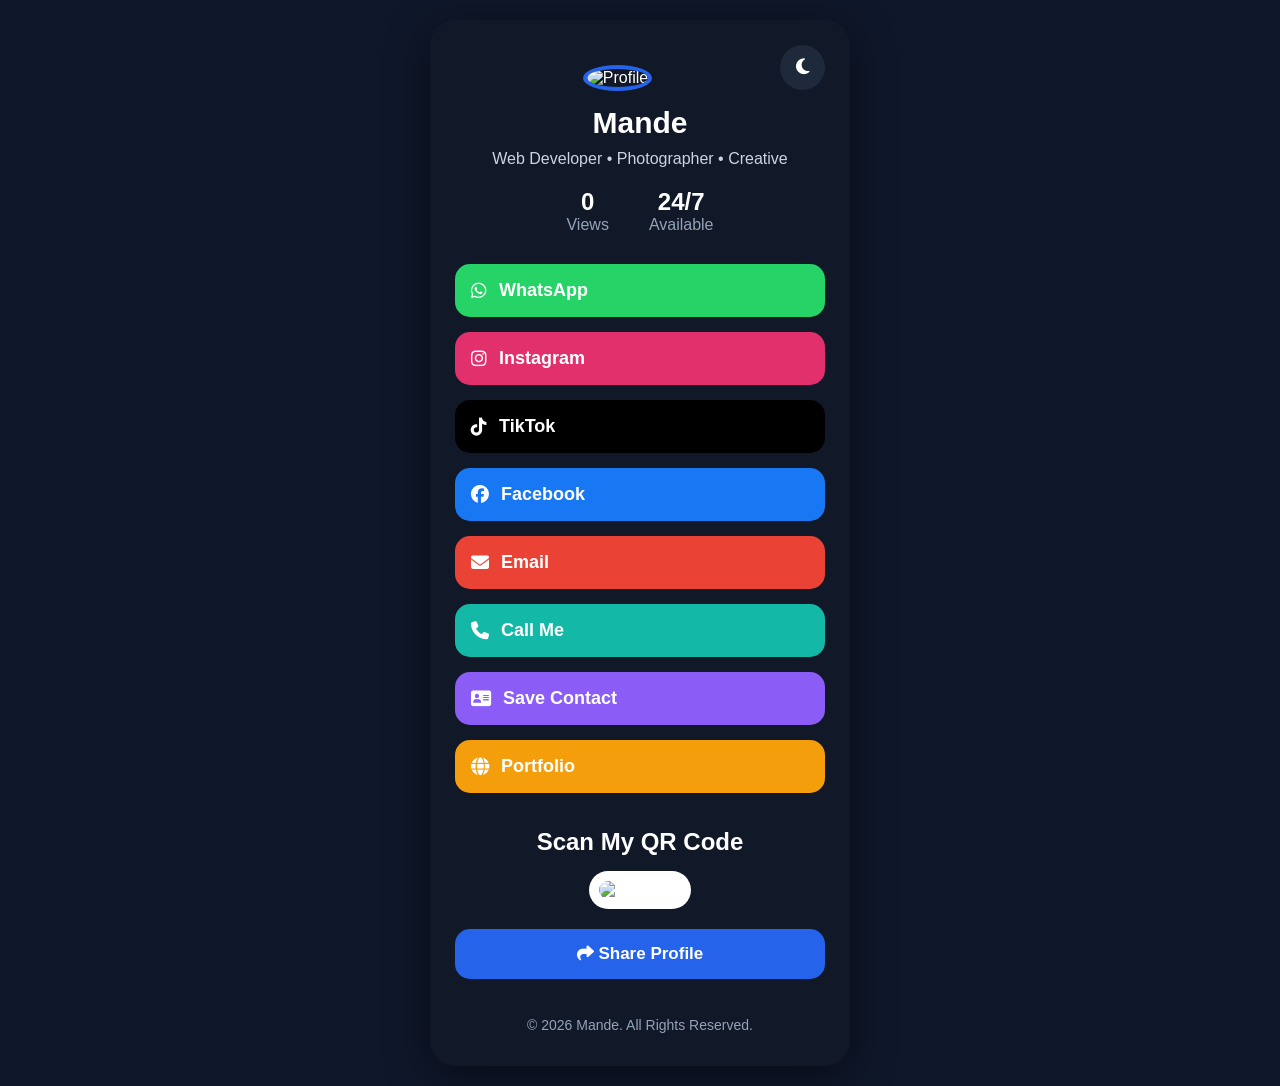
==== index.html @ 51efe872 "My phone number" ====
<!DOCTYPE html>
<html lang="en">
<head>
  <meta charset="UTF-8" />
  <meta name="viewport" content="width=device-width, initial-scale=1.0"/>
  <title>Mande | Digital Contact Card</title>

  <!-- <link rel="stylesheet" href="style.css"/> -->
  <link rel="stylesheet" href="styles/mande.css">
  <script src="scripts/mande.js" defer></script>

  <!-- Font Awesome -->
  <link rel="stylesheet"
    href="https://cdnjs.cloudflare.com/ajax/libs/font-awesome/6.5.2/css/all.min.css"/>

</head>
<body>

  <div class="container">

    <!-- Theme Toggle -->
    <button id="themeToggle" class="theme-toggle">
      <i class="fa-solid fa-moon"></i>
    </button>

    <!-- Profile -->
    <div class="profile-section">

      <img src="assets/profile.jpg" alt="Profile" class="profile-img"/>

      <h1>Mande</h1>

      <p class="bio">
        Web Developer • Photographer • Creative
      </p>

      <div class="stats">
        <div>
          <h3 id="viewCount">0</h3>
          <span>Views</span>
        </div>

        <div>
          <h3>24/7</h3>
          <span>Available</span>
        </div>
      </div>

    </div>

    <!-- Main Buttons -->
    <div class="links">

      <a href="https://wa.me/27658857907"
         class="link-btn whatsapp"
         target="_blank">
         <i class="fa-brands fa-whatsapp"></i>
         WhatsApp
      </a>

      <a href="https://instagram.com/yourhandle"
         class="link-btn instagram"
         target="_blank">
         <i class="fa-brands fa-instagram"></i>
         Instagram
      </a>

      <a href="https://tiktok.com/@yourhandle"
         class="link-btn tiktok"
         target="_blank">
         <i class="fa-brands fa-tiktok"></i>
         TikTok
      </a>

      <a href="https://facebook.com/yourhandle"
         class="link-btn facebook"
         target="_blank">
         <i class="fa-brands fa-facebook"></i>
         Facebook
      </a>

      <a href="mailto:youremail@gmail.com"
         class="link-btn email">
         <i class="fa-solid fa-envelope"></i>
         Email
      </a>

      <a href="tel:+27658857907"
         class="link-btn phone">
         <i class="fa-solid fa-phone"></i>
         Call Me
      </a>

      <a href="mande.vcf"
         class="link-btn save"
         download>
         <i class="fa-solid fa-address-card"></i>
         Save Contact
      </a>

      <a href="https://yourportfolio.com"
         class="link-btn portfolio"
         target="_blank">
         <i class="fa-solid fa-globe"></i>
         Portfolio
      </a>

    </div>

    <!-- QR Code -->
    <div class="qr-section">

      <h2>Scan My QR Code</h2>

      <img
        src="https://api.qrserver.com/v1/create-qr-code/?size=220x220&data=https://https://planetceles.github.io/mande/"
        alt="QR Code"
        class="qr-image"
      />

      <button id="shareBtn" class="share-btn">
        <i class="fa-solid fa-share"></i>
        Share Profile
      </button>

    </div>

    <!-- Footer -->
    <footer>
      © 2026 Mande. All Rights Reserved.
    </footer>

  </div>

  <script src="script.js"></script>

</body>
</html>
---- styles/mande.css ----
*{
  margin:0;
  padding:0;
  box-sizing:border-box;
  font-family:Arial, sans-serif;
}

body{
  background:#0f172a;
  color:white;
  min-height:100vh;
  display:flex;
  justify-content:center;
  align-items:center;
  padding:20px;
  transition:0.3s;
}

.container{
  width:100%;
  max-width:420px;
  background:#111827;
  border-radius:25px;
  padding:25px;
  box-shadow:0 10px 40px rgba(0,0,0,0.5);
}

.theme-toggle{
  background:#1e293b;
  border:none;
  color:white;
  width:45px;
  height:45px;
  border-radius:50%;
  cursor:pointer;
  float:right;
  font-size:18px;
}

.profile-section{
  text-align:center;
  margin-top:20px;
}

.profile-img{
  width:120px;
  height:120px;
  border-radius:50%;
  object-fit:cover;
  border:4px solid #2563eb;
}

.profile-section h1{
  margin-top:15px;
  font-size:30px;
}

.bio{
  color:#cbd5e1;
  margin-top:10px;
}

.stats{
  display:flex;
  justify-content:center;
  gap:40px;
  margin-top:20px;
}

.stats h3{
  font-size:24px;
}

.stats span{
  color:#94a3b8;
}

.links{
  margin-top:30px;
  display:flex;
  flex-direction:column;
  gap:15px;
}

.link-btn{
  text-decoration:none;
  color:white;
  padding:16px;
  border-radius:15px;
  font-size:18px;
  display:flex;
  align-items:center;
  gap:12px;
  transition:0.3s;
  font-weight:bold;
}

.link-btn:hover{
  transform:scale(1.03);
}

.whatsapp{
  background:#25d366;
}

.instagram{
  background:#e1306c;
}

.tiktok{
  background:#000;
}

.facebook{
  background:#1877f2;
}

.email{
  background:#ea4335;
}

.phone{
  background:#14b8a6;
}

.save{
  background:#8b5cf6;
}

.portfolio{
  background:#f59e0b;
}

.qr-section{
  margin-top:35px;
  text-align:center;
}

.qr-section h2{
  margin-bottom:15px;
}

.qr-image{
  width:220px;
  border-radius:20px;
  background:white;
  padding:10px;
}

.share-btn{
  margin-top:20px;
  width:100%;
  padding:15px;
  border:none;
  border-radius:15px;
  background:#2563eb;
  color:white;
  font-size:17px;
  cursor:pointer;
  font-weight:bold;
}

footer{
  text-align:center;
  margin-top:30px;
  color:#94a3b8;
  font-size:14px;
  padding: .5rem;
}

/* LIGHT MODE */

.light-mode{
  background:#f1f5f9;
  color:black;
}

.light-mode .container{
  background:white;
}

.light-mode .bio,
.light-mode footer,
.light-mode .stats span{
  color:#475569;
}

@media(max-width:480px){

  .container{
    padding:20px;
  }

  .link-btn{
    font-size:16px;
  }

}
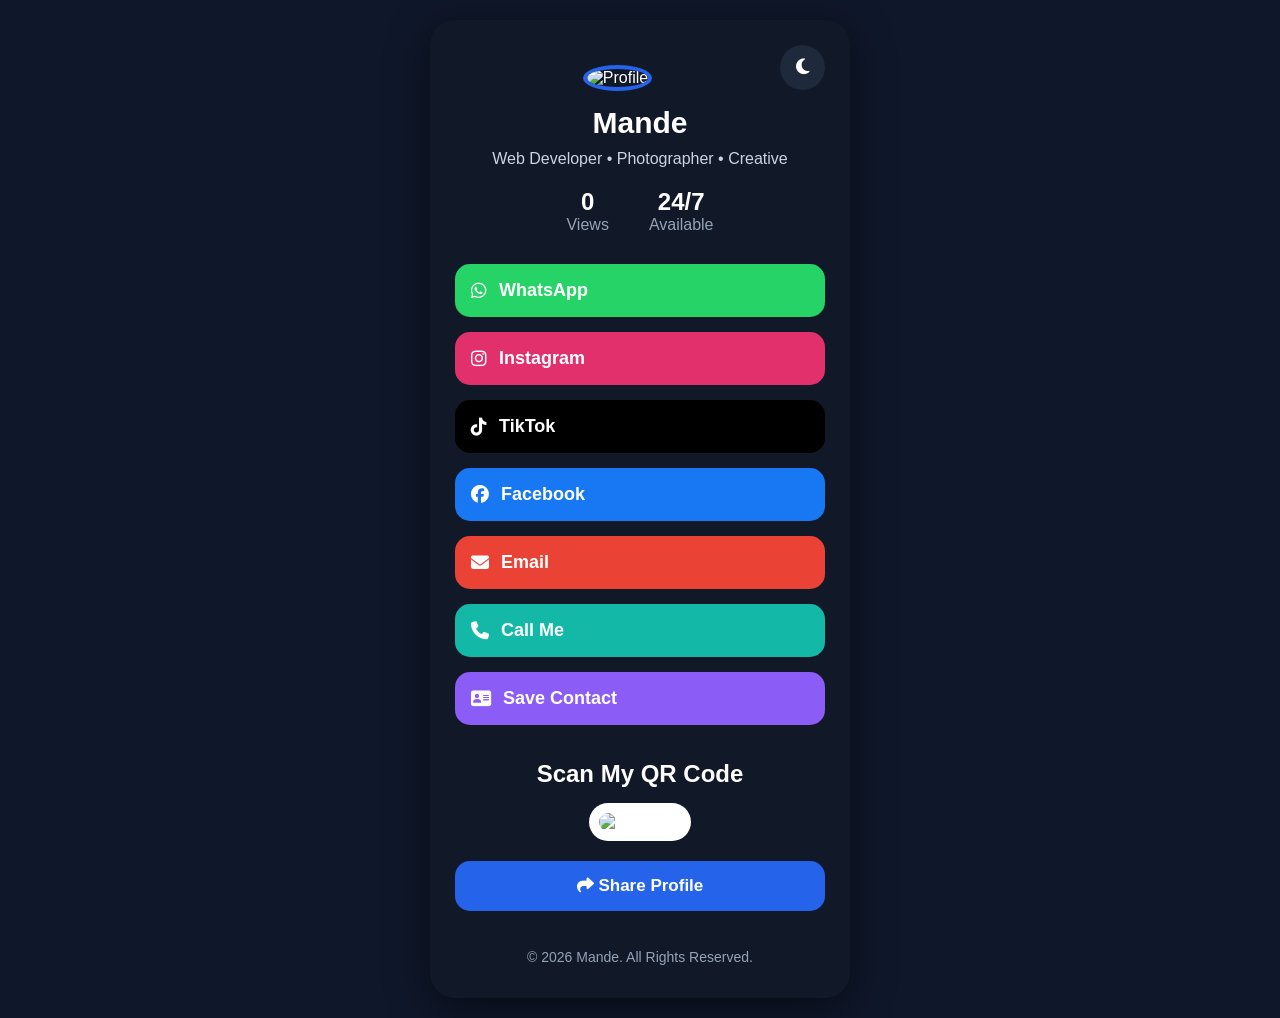
==== commit 7d957141: "Added the social handles, the VCARD  and the picture" ====
--- a/index.html
+++ b/index.html
@@ -58,28 +58,28 @@
          WhatsApp
       </a>
 
-      <a href="https://instagram.com/yourhandle"
+      <a href="https://instagram.com/mandecmande"
          class="link-btn instagram"
          target="_blank">
          <i class="fa-brands fa-instagram"></i>
          Instagram
       </a>
 
-      <a href="https://tiktok.com/@yourhandle"
+      <a href="https://tiktok.com/@celestech.h"
          class="link-btn tiktok"
          target="_blank">
          <i class="fa-brands fa-tiktok"></i>
          TikTok
       </a>
 
-      <a href="https://facebook.com/yourhandle"
+      <a href="https://facebook.com/celestmoise.mandemande"
          class="link-btn facebook"
          target="_blank">
          <i class="fa-brands fa-facebook"></i>
          Facebook
       </a>
 
-      <a href="mailto:youremail@gmail.com"
+      <a href="mailto:mandecmande@gmail.com"
          class="link-btn email">
          <i class="fa-solid fa-envelope"></i>
          Email
@@ -98,12 +98,12 @@
          Save Contact
       </a>
 
-      <a href="https://yourportfolio.com"
+      <!-- <a href="https://yourportfolio.com"
          class="link-btn portfolio"
          target="_blank">
          <i class="fa-solid fa-globe"></i>
          Portfolio
-      </a>
+      </a> -->
 
     </div>
 
@@ -113,7 +113,7 @@
       <h2>Scan My QR Code</h2>
 
       <img
-        src="https://api.qrserver.com/v1/create-qr-code/?size=220x220&data=https://https://planetceles.github.io/mande/"
+        src="https://api.qrserver.com/v1/create-qr-code/?size=220x220&data=https://planetceles.github.io/mande/"
         alt="QR Code"
         class="qr-image"
       />
@@ -132,7 +132,7 @@
 
   </div>
 
-  <script src="script.js"></script>
+  <!-- <script src="script.js"></script> -->
 
 </body>
 </html>
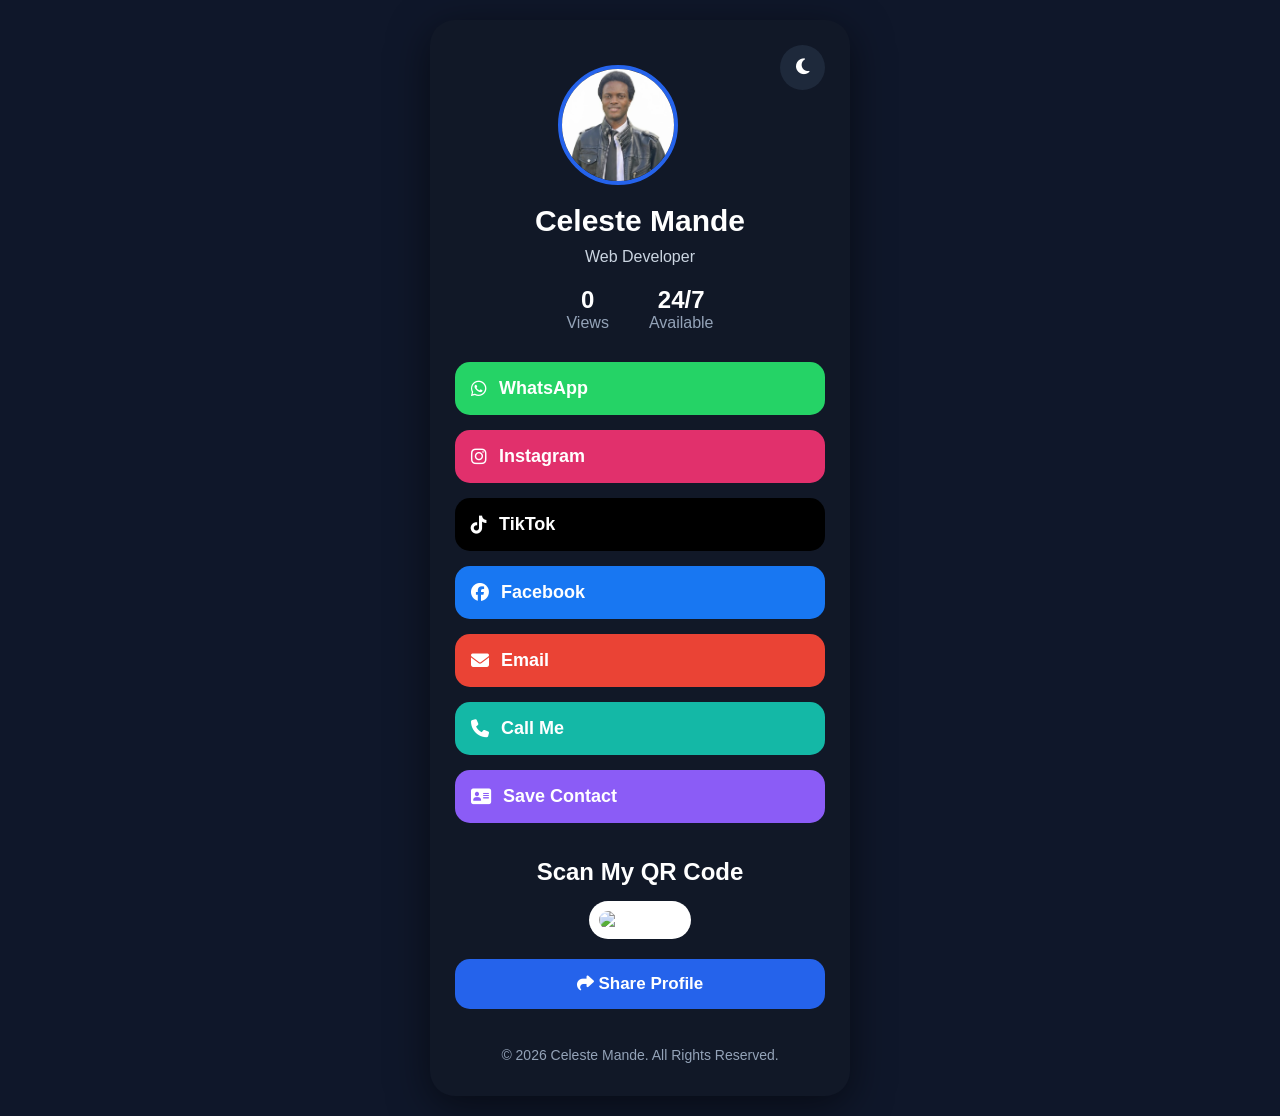
==== commit e32786e3: "celeste" ====
--- a/index.html
+++ b/index.html
@@ -26,12 +26,12 @@
     <!-- Profile -->
     <div class="profile-section">
 
-      <img src="assets/profile.jpg" alt="Profile" class="profile-img"/>
+      <img src="images/celeste.webp" alt="Celeste Mande" class="profile-img"/>
 
-      <h1>Mande</h1>
+      <h1>Celeste Mande</h1>
 
       <p class="bio">
-        Web Developer • Photographer • Creative
+        Web Developer
       </p>
 
       <div class="stats">
@@ -127,7 +127,7 @@
 
     <!-- Footer -->
     <footer>
-      © 2026 Mande. All Rights Reserved.
+      © 2026 Celeste Mande. All Rights Reserved.
     </footer>
 
   </div>
